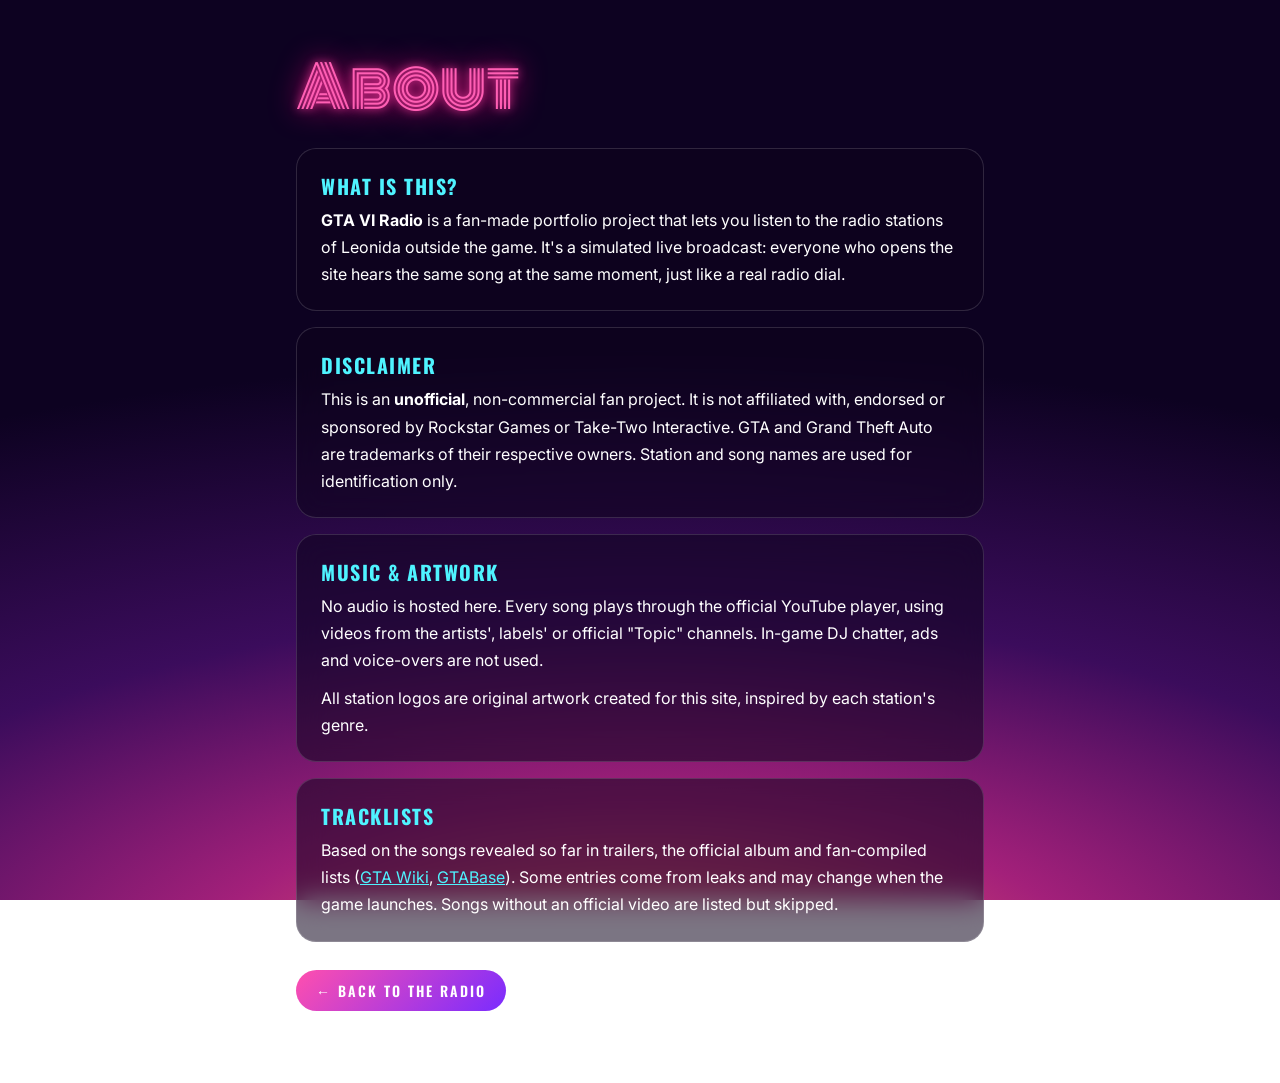
==== about.html @ 0b5e751a "GTA VI Radio fan project: simulated live radio site Co-Authored-By: Claude Opus 5.5 <noreply@anthrop" ====
<!doctype html>
<html lang="en">
<head>
<meta charset="utf-8">
<meta name="viewport" content="width=device-width, initial-scale=1">
<title>About — GTA VI Radio (fan project)</title>
<link rel="preconnect" href="https://fonts.googleapis.com">
<link href="https://fonts.googleapis.com/css2?family=Monoton&family=Oswald:wght@500;700&family=Inter:wght@400;600&display=swap" rel="stylesheet">
<style>
*{box-sizing:border-box;margin:0}
body{min-height:100vh;color:#fff;font:16px/1.7 Inter,system-ui,sans-serif;background:radial-gradient(120% 70% at 50% 110%,#ff6b6b 0%,#a3207a 30%,#3b0c5c 60%,#0d0221 100%) fixed}
main{max-width:720px;margin:0 auto;padding:56px 16px 72px}
h1{font:400 clamp(36px,7vw,58px)/1.1 Monoton,cursive;color:#ff5fb4;text-shadow:0 0 10px #ff3fa4,0 0 30px #ff0080;margin-bottom:28px}
section{background:rgba(16,4,30,.55);border:1px solid rgba(255,255,255,.14);backdrop-filter:blur(14px);border-radius:20px;padding:22px 24px;margin-bottom:16px}
h2{font:700 20px Oswald,sans-serif;letter-spacing:1.5px;text-transform:uppercase;color:#4ff3ff;margin-bottom:6px}
p+p{margin-top:10px}
a{color:#4ff3ff}
.back{display:inline-block;margin-top:12px;padding:10px 20px;border-radius:30px;background:linear-gradient(135deg,#ff4fae,#7a2cff);text-decoration:none;color:#fff;font:600 14px Oswald,sans-serif;letter-spacing:2px}
</style>
</head>
<body>
<main>
<h1>About</h1>
<section>
  <h2>What is this?</h2>
  <p><strong>GTA VI Radio</strong> is a fan-made portfolio project that lets you listen to the radio stations of Leonida outside the game. It's a simulated live broadcast: everyone who opens the site hears the same song at the same moment, just like a real radio dial.</p>
</section>
<section>
  <h2>Disclaimer</h2>
  <p>This is an <strong>unofficial</strong>, non-commercial fan project. It is not affiliated with, endorsed or sponsored by Rockstar Games or Take-Two Interactive. GTA and Grand Theft Auto are trademarks of their respective owners. Station and song names are used for identification only.</p>
</section>
<section>
  <h2>Music &amp; artwork</h2>
  <p>No audio is hosted here. Every song plays through the official YouTube player, using videos from the artists', labels' or official "Topic" channels. In-game DJ chatter, ads and voice-overs are not used.</p>
  <p>All station logos are original artwork created for this site, inspired by each station's genre.</p>
</section>
<section>
  <h2>Tracklists</h2>
  <p>Based on the songs revealed so far in trailers, the official album and fan-compiled lists (<a href="https://gta.wiki/w/Radio_Stations_in_GTA_VI">GTA Wiki</a>, <a href="https://www.gtabase.com/gta-6/radio-stations/">GTABase</a>). Some entries come from leaks and may change when the game launches. Songs without an official video are listed but skipped.</p>
</section>
<a class="back" href="index.html">← BACK TO THE RADIO</a>
</main>
</body>
</html>
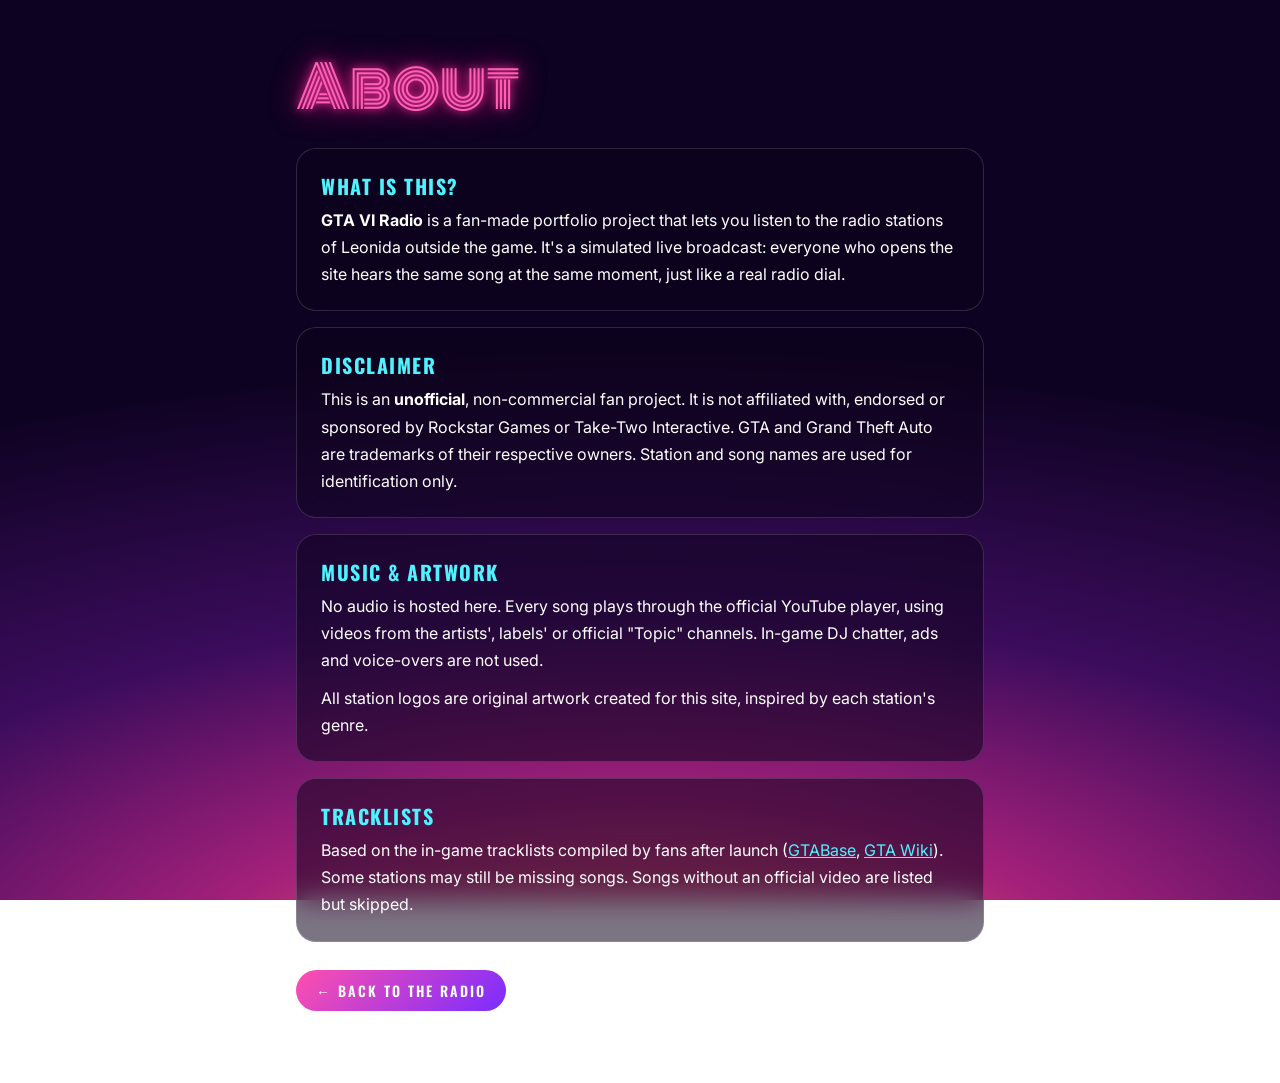
==== commit b365cf8f: "Use clean URLs and update About text Co-Authored-By: Claude Opus 5.5 <noreply@anthropic.com>" ====
--- a/about.html
+++ b/about.html
@@ -36,9 +36,9 @@
 </section>
 <section>
   <h2>Tracklists</h2>
-  <p>Based on the songs revealed so far in trailers, the official album and fan-compiled lists (<a href="https://gta.wiki/w/Radio_Stations_in_GTA_VI">GTA Wiki</a>, <a href="https://www.gtabase.com/gta-6/radio-stations/">GTABase</a>). Some entries come from leaks and may change when the game launches. Songs without an official video are listed but skipped.</p>
+  <p>Based on the in-game tracklists compiled by fans after launch (<a href="https://www.gtabase.com/gta-6/radio-stations/">GTABase</a>, <a href="https://gta.wiki/w/Radio_Stations_in_GTA_VI">GTA Wiki</a>). Some stations may still be missing songs. Songs without an official video are listed but skipped.</p>
 </section>
-<a class="back" href="index.html">← BACK TO THE RADIO</a>
+<a class="back" href="/">← BACK TO THE RADIO</a>
 </main>
 </body>
 </html>
